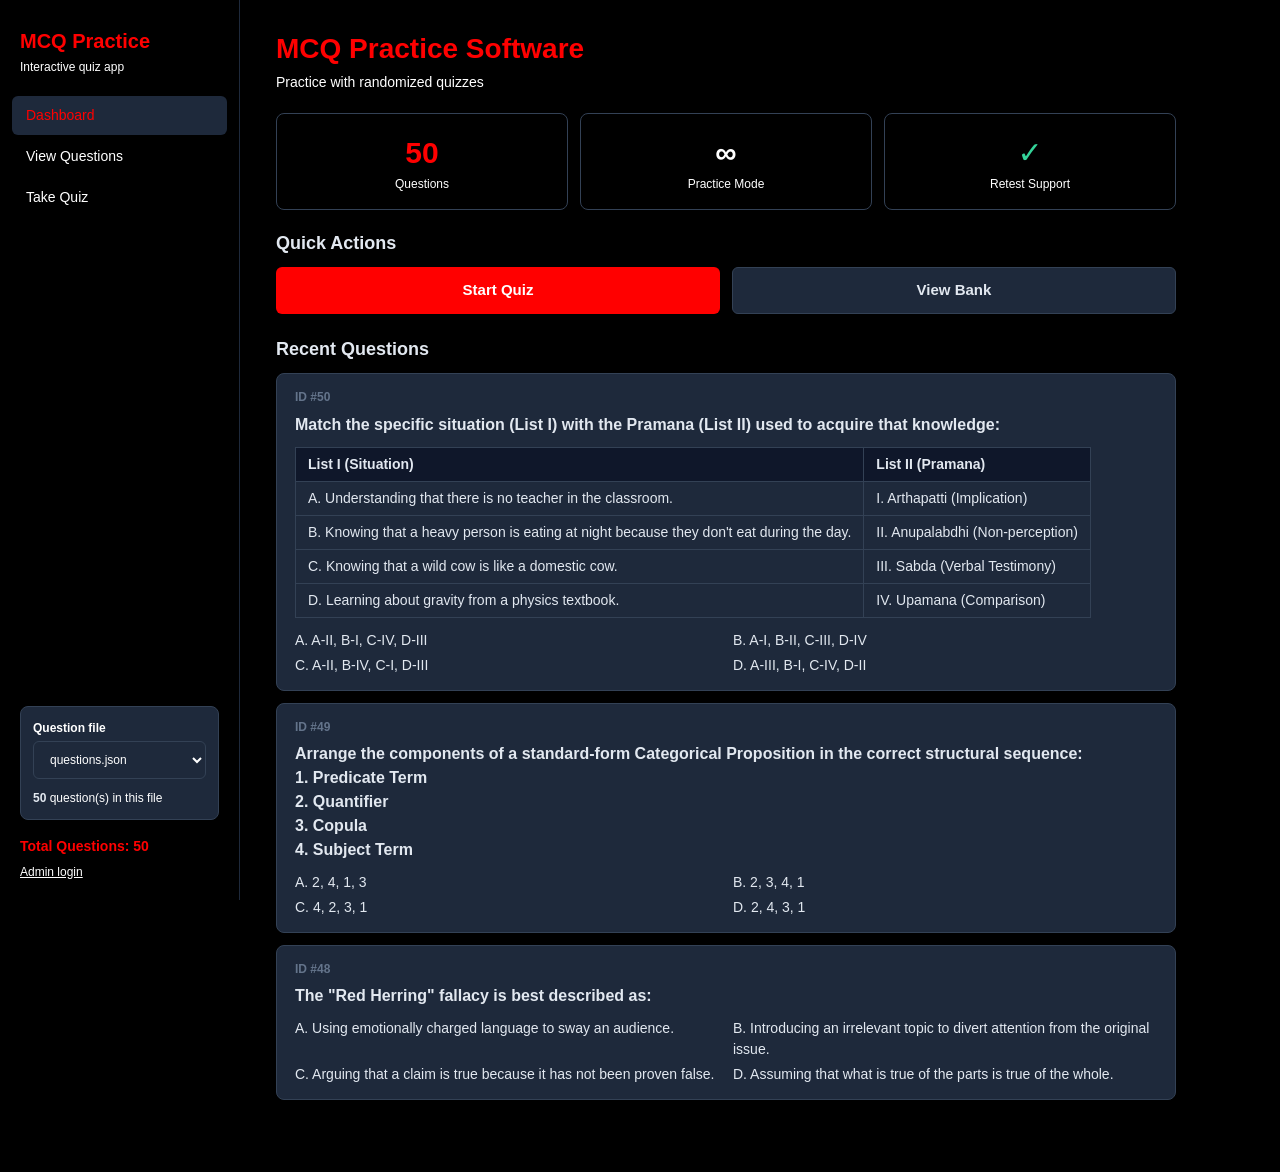
==== don.html @ aecbd9cd "Add files via upload" ====
<!DOCTYPE html>
<html lang="en">
<head>

<!-- Google Tag Manager -->
<script>(function(w,d,s,l,i){w[l]=w[l]||[];w[l].push({'gtm.start':
new Date().getTime(),event:'gtm.js'});var f=d.getElementsByTagName(s)[0],
j=d.createElement(s),dl=l!='dataLayer'?'&l='+l:'';j.async=true;j.src=
'https://www.googletagmanager.com/gtm.js?id='+i+dl;f.parentNode.insertBefore(j,f);
})(window,document,'script','dataLayer','GTM-55XXMVLC');</script>
<!-- End Google Tag Manager -->
  
<!-- Google tag (gtag.js) -->
<script async src="https://www.googletagmanager.com/gtag/js?id=G-PM3L21FEWF"></script>
<script>
  window.dataLayer = window.dataLayer || [];
  function gtag(){dataLayer.push(arguments);}
  gtag('js', new Date());

  gtag('config', 'G-PM3L21FEWF');
</script>
<meta charset="utf-8">
<meta name="google-site-verification" content="yECwTBrXYT-F3ySKF_ZLI0wMRJbEFjbTjeQ01dIJkDE" />
<meta name="viewport" content="width=device-width, initial-scale=1">
<title>MCQ Practice</title>
<link rel="icon" href="1791724182293.png" type="image/png">
<link rel="stylesheet" href="styles.css">
</head>
<body>

<!-- Google Tag Manager (noscript) -->
<noscript><iframe src="https://www.googletagmanager.com/ns.html?id=GTM-55XXMVLC"
height="0" width="0" style="display:none;visibility:hidden"></iframe></noscript>
<!-- End Google Tag Manager (noscript) -->
  
<div class="app" id="app">
  <aside class="sidebar">
    <div class="brand"><h1>MCQ Practice</h1><p>Interactive quiz app</p></div>
    <nav class="nav" id="nav"></nav>
    <div class="side-bottom">
      <div class="filebox" id="bankBox"></div>
      <div class="total" id="total"></div>
      <button class="linkbtn" id="authBtn"></button>
    </div>
  </aside>
  <main class="main"><div class="page" id="page"></div></main>
</div>
<div class="toast" id="toast" role="status" aria-live="polite"></div>
<input type="file" id="localInput" accept=".json,application/json" hidden>

<script src="app.js" defer></script>
</body>
</html>
---- styles.css ----
:root{
  --bg:#000000; --card:#1e293b; --border:#334155; --text:#e2e8f0; --muted:#ffffff;
  --accent:#ff0000; --purple:#ff0000; --green:#34d399; --red:#f87171;
}
*{box-sizing:border-box}
html,body{margin:0;background:var(--bg);color:var(--text);
  font-family:Helvetica,Arial,"Segoe UI",system-ui,sans-serif;font-size:15px;line-height:1.5}
button,input,select,textarea{font:inherit;color:inherit}

.app{display:flex;min-height:100vh}
.sidebar{width:240px;flex-shrink:0;border-right:1px solid var(--card);padding:26px 12px 18px;
  display:flex;flex-direction:column;position:sticky;top:0;height:100vh;overflow-y:auto}
.brand{padding:0 8px}
.brand h1{margin:0;font-size:20px;color:var(--accent)}
.brand p{margin:2px 0 20px;font-size:12px;color:var(--muted)}
.nav{display:flex;flex-direction:column;gap:2px}
.nav button{background:none;border:0;border-radius:6px;text-align:left;padding:9px 14px;
  color:var(--muted);cursor:pointer;font-size:14px}
.nav button:hover{background:var(--card);color:var(--text)}
.nav button.active{background:var(--card);color:var(--accent)}
.side-bottom{margin-top:auto;padding:16px 8px 0}
.filebox{border:1px solid var(--border);border-radius:8px;padding:12px;margin-bottom:16px;background:var(--card);font-size:12px;color:var(--muted)}
.filebox b{color:var(--text);word-break:break-word}
.filebox .btn{width:100%;padding:8px 10px;font-size:13px;margin-top:10px}
.role{display:inline-block;font-size:11px;font-weight:bold;padding:1px 8px;border-radius:4px;margin-bottom:6px;
  background:#065f46;color:#6ee7b7}
.total{font-weight:bold;color:var(--purple);font-size:14px}
.main{flex:1;min-width:0;padding:28px 36px 60px}
.page{max-width:900px}

@media (max-width:820px){
  .app{flex-direction:column}
  .sidebar{width:100%;height:auto;position:static;border-right:0;border-bottom:1px solid var(--card);padding:16px 12px}
  .nav{flex-direction:row;overflow-x:auto;padding-bottom:4px}
  .nav button{white-space:nowrap}
  .side-bottom{padding-top:12px}
  .main{padding:20px 16px 48px}
}

h2.title{margin:0;font-size:28px;color:var(--accent)}
.sub{margin:2px 0 20px;color:var(--muted);font-size:14px}
h3{font-size:18px;margin:22px 0 10px}
label.lbl{display:block;font-weight:bold;margin:0 0 4px}
.muted{color:var(--muted)}

.btn{border:0;border-radius:6px;padding:11px 16px;cursor:pointer;font-weight:bold;
  background:var(--accent);color:var(--bg)}
.btn.secondary{background:var(--card);color:var(--text);border:1px solid var(--border)}
.btn.danger{background:var(--red);color:var(--bg)}
.btn:disabled{background:var(--border);color:var(--muted);cursor:not-allowed}
.btn.block{display:block;width:100%}
.btn:focus-visible,.nav button:focus-visible{outline:2px solid var(--accent);outline-offset:2px}
input[type=text],input[type=password],textarea,select{width:100%;background:var(--card);border:1px solid var(--border);
  border-radius:6px;padding:10px 12px;outline:none}
input[type=text]:focus,input[type=password]:focus,textarea:focus,select:focus{border-color:var(--accent)}
textarea{resize:vertical;min-height:110px}
select{width:auto;min-width:160px}
.field{margin-bottom:16px}
.grid2{display:grid;grid-template-columns:1fr 1fr;gap:12px}
.grid2 .cell small{display:block;font-weight:bold;color:var(--muted);margin-bottom:3px}
@media (max-width:620px){.grid2{grid-template-columns:1fr}}
.check{display:flex;align-items:center;gap:8px;cursor:pointer}
.check input{accent-color:var(--accent);width:16px;height:16px}

.card{background:var(--card);border:1px solid var(--border);border-radius:8px}
.notice{border-radius:6px;padding:12px 14px;font-weight:bold;margin:8px 0}
.notice.info{background:#0c2d48;color:#7dd3fc}
.notice.warn{background:#422006;color:#fcd34d}
.notice.success{background:#065f46;color:#6ee7b7}
.notice.error{background:#ff0000;color:#ffffff}
.metrics{display:grid;grid-template-columns:repeat(auto-fit,minmax(130px,1fr));gap:12px;margin-bottom:20px}
.metric{border:1px solid var(--border);border-radius:8px;padding:16px;text-align:center}
.metric .v{font-size:30px;font-weight:bold}
.metric .c{font-size:12px;color:var(--muted)}
.actions{display:grid;grid-template-columns:repeat(auto-fit,minmax(150px,1fr));gap:12px;margin-bottom:20px}

.qcard{padding:14px 18px;margin-bottom:12px}
.qtop{display:flex;justify-content:space-between;align-items:center;margin-bottom:6px}
.qid{font-size:12px;font-weight:bold;color:#64748b}
.badge{background:#065f46;color:#6ee7b7;font-size:12px;font-weight:bold;padding:2px 10px;border-radius:4px}
.qtext{font-weight:bold;font-size:16px;margin-bottom:10px;white-space:pre-wrap;overflow-wrap:anywhere}
.qopts{display:grid;grid-template-columns:1fr 1fr;gap:4px 14px;font-size:14px}
.qopts .correct{color:var(--green);font-weight:bold}
@media (max-width:620px){.qopts{grid-template-columns:1fr}}

.infocard{padding:16px 18px;margin-bottom:8px}
.infocard dl{display:grid;grid-template-columns:max-content 1fr;gap:6px 16px;margin:0}
.infocard dt{color:var(--muted)}
.infocard dd{margin:0;font-weight:bold;overflow-wrap:anywhere}
.btnrow{display:flex;gap:10px;flex-wrap:wrap;margin-top:12px}

.bar{height:8px;background:var(--card);border:1px solid var(--border);border-radius:99px;overflow:hidden;margin-bottom:8px}
.bar>div{height:100%;background:var(--accent);transition:width .25s}
.qbig{font-size:20px;font-weight:bold;white-space:pre-wrap;overflow-wrap:anywhere;margin:0}
.opt{display:flex;align-items:flex-start;gap:10px;background:var(--card);border:1px solid var(--border);
  border-radius:6px;padding:12px 14px;margin:8px 0;cursor:pointer;font-size:16px}
.opt input{margin-top:5px;accent-color:var(--accent)}
.opt.locked{cursor:default}
.opt.good{color:var(--green);border-color:var(--green)}
.opt.bad{color:var(--red);border-color:var(--red)}
.wrong-card{padding:12px 16px;margin-bottom:8px}
.wrong-card .q{font-weight:bold;white-space:pre-wrap}
.wrong-card .y{color:var(--red);font-size:14px}
.wrong-card .a{color:var(--green);font-size:14px}

.toast{position:fixed;left:50%;bottom:24px;transform:translate(-50%,20px);opacity:0;pointer-events:none;
  padding:12px 20px;border-radius:8px;font-weight:bold;transition:.2s;z-index:10;max-width:90vw;text-align:center}
.toast.show{opacity:1;transform:translate(-50%,0)}
.toast.info{background:#0c2d48;color:#7dd3fc}
.toast.warn{background:#422006;color:#fcd34d}
.toast.success{background:#065f46;color:#6ee7b7}
.toast.error{background:#ff0000;color:#ffffff}
.linkbtn{background:none;border:0;color:var(--muted);cursor:pointer;font-size:12px;text-decoration:underline;padding:6px 0 0}
.linkbtn:hover{color:var(--text)}
ol.steps{padding-left:20px;margin-top:0}
ol.steps li{margin-bottom:6px}
.drop{outline:2px dashed var(--accent);outline-offset:-8px}
@media (prefers-reduced-motion:reduce){*{transition:none!important}}

/* Pure white text on the main quiz buttons */
#qaStart,#qStart,#qSubmit,#qNext{color:#ffffff}

/* ───────── Passage-based questions (one passage, several sub-questions) ───────── */
.page.wide{max-width:1240px}
.qlayout{display:grid;grid-template-columns:minmax(0,1fr) minmax(0,1fr);gap:22px;align-items:start;margin-top:6px}
/* the passage stays in view while the student works through every question of the set */
.passage{position:sticky;top:16px;max-height:calc(100vh - 32px);overflow-y:auto;
  background:var(--card);border:1px solid var(--border);border-left:4px solid var(--accent);
  border-radius:8px;padding:14px 18px}
.passage h4{margin:0 0 8px;font-size:13px;letter-spacing:.06em;text-transform:uppercase;color:var(--accent)}
.setbadge{display:inline-block;margin:0 0 10px;padding:2px 10px;border-radius:4px;
  background:var(--accent);color:#ffffff;font-size:12px;font-weight:bold}

/* text + tables inside passages and questions */
.rich p{margin:0 0 10px;white-space:pre-wrap;overflow-wrap:anywhere;line-height:1.6}
.rich p:last-child{margin-bottom:0}
.qbig.qrich{white-space:normal}
.tscroll{overflow-x:auto;margin:8px 0 12px}
.ptable{border-collapse:collapse;min-width:60%;font-size:14px;font-weight:normal}
.ptable th,.ptable td{border:1px solid var(--border);padding:6px 12px;text-align:left;vertical-align:top}
.ptable th{background:#0f172a;color:var(--text);font-weight:bold}

/* collapsed passage in the question bank and in the wrong-answer review */
.qpassage{margin:6px 0 10px;font-size:14px;font-weight:normal}
.qpassage summary{cursor:pointer;color:var(--muted)}
.qpassage .rich{margin-top:8px;padding:10px 12px;border:1px solid var(--border);border-radius:6px}

/* narrow screens: one column, passage pinned to the top of the screen */
@media (max-width:980px){
  .qlayout{grid-template-columns:1fr}
  .passage{top:0;max-height:38vh;z-index:5}
}
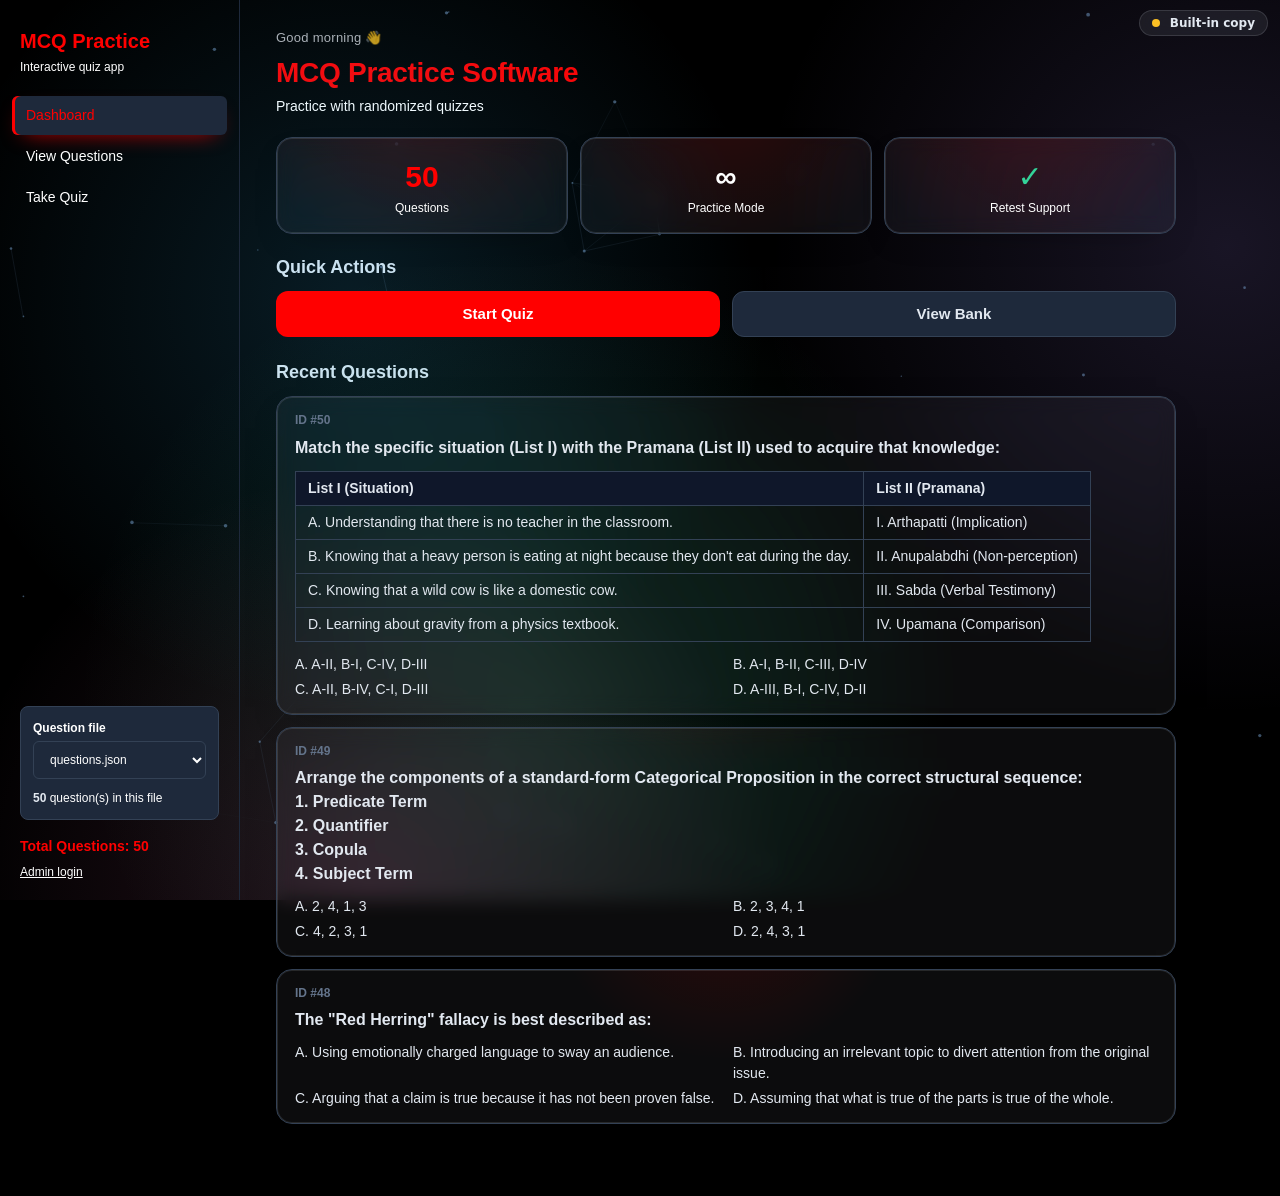
==== commit 0b846f71: "Replace app.js with pop.js in don.html" ====
--- a/don.html
+++ b/don.html
@@ -48,6 +48,6 @@
 <div class="toast" id="toast" role="status" aria-live="polite"></div>
 <input type="file" id="localInput" accept=".json,application/json" hidden>
 
-<script src="app.js" defer></script>
+<script src="pop.js" defer></script>
 </body>
 </html>
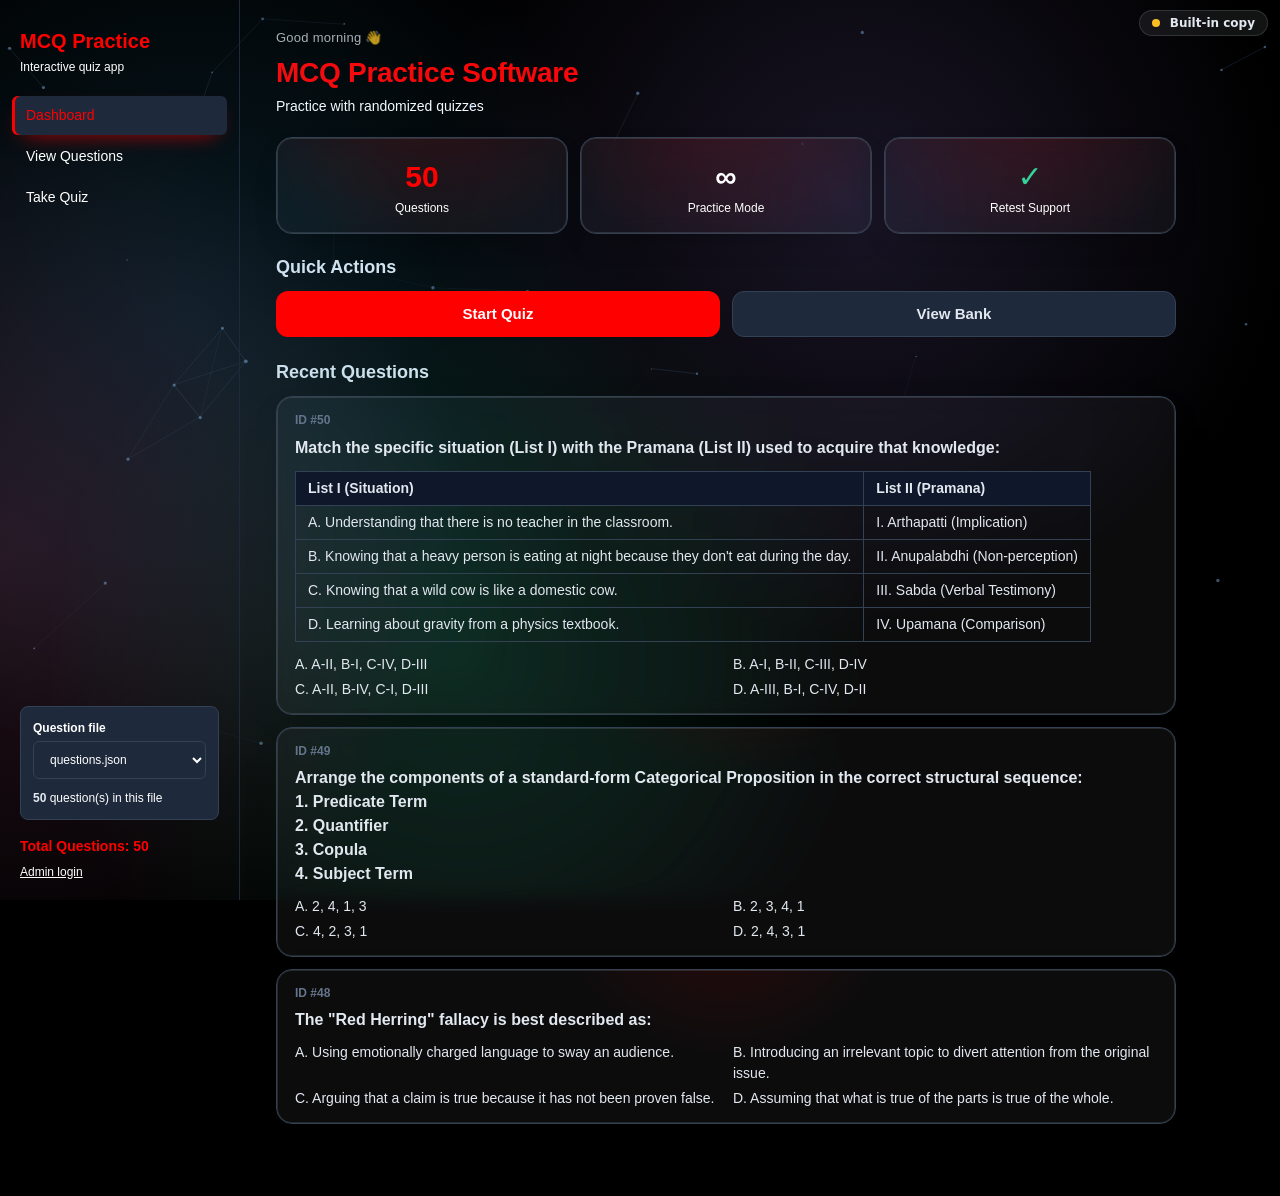
==== commit 54944c5b: "Replace stylesheet link with lost.css" ====
--- a/don.html
+++ b/don.html
@@ -24,7 +24,7 @@
 <meta name="viewport" content="width=device-width, initial-scale=1">
 <title>MCQ Practice</title>
 <link rel="icon" href="1791724182293.png" type="image/png">
-<link rel="stylesheet" href="styles.css">
+<link rel="stylesheet" href="lost.css">
 </head>
 <body>
 
--- a/lost.css
+++ b/lost.css
@@ -0,0 +1,152 @@
+:root{
+  --bg:#000000; --card:#1e293b; --border:#334155; --text:#e2e8f0; --muted:#ffffff;
+  --accent:#ff0000; --purple:#ff0000; --green:#34d399; --red:#f87171;
+}
+*{box-sizing:border-box}
+html,body{margin:0;background:var(--bg);color:var(--text);
+  font-family:Helvetica,Arial,"Segoe UI",system-ui,sans-serif;font-size:15px;line-height:1.5}
+button,input,select,textarea{font:inherit;color:inherit}
+
+.app{display:flex;min-height:100vh}
+.sidebar{width:240px;flex-shrink:0;border-right:1px solid var(--card);padding:26px 12px 18px;
+  display:flex;flex-direction:column;position:sticky;top:0;height:100vh;overflow-y:auto}
+.brand{padding:0 8px}
+.brand h1{margin:0;font-size:20px;color:var(--accent)}
+.brand p{margin:2px 0 20px;font-size:12px;color:var(--muted)}
+.nav{display:flex;flex-direction:column;gap:2px}
+.nav button{background:none;border:0;border-radius:6px;text-align:left;padding:9px 14px;
+  color:var(--muted);cursor:pointer;font-size:14px}
+.nav button:hover{background:var(--card);color:var(--text)}
+.nav button.active{background:var(--card);color:var(--accent)}
+.side-bottom{margin-top:auto;padding:16px 8px 0}
+.filebox{border:1px solid var(--border);border-radius:8px;padding:12px;margin-bottom:16px;background:var(--card);font-size:12px;color:var(--muted)}
+.filebox b{color:var(--text);word-break:break-word}
+.filebox .btn{width:100%;padding:8px 10px;font-size:13px;margin-top:10px}
+.role{display:inline-block;font-size:11px;font-weight:bold;padding:1px 8px;border-radius:4px;margin-bottom:6px;
+  background:#065f46;color:#6ee7b7}
+.total{font-weight:bold;color:var(--purple);font-size:14px}
+.main{flex:1;min-width:0;padding:28px 36px 60px}
+.page{max-width:900px}
+
+@media (max-width:820px){
+  .app{flex-direction:column}
+  .sidebar{width:100%;height:auto;position:static;border-right:0;border-bottom:1px solid var(--card);padding:16px 12px}
+  .nav{flex-direction:row;overflow-x:auto;padding-bottom:4px}
+  .nav button{white-space:nowrap}
+  .side-bottom{padding-top:12px}
+  .main{padding:20px 16px 48px}
+}
+
+h2.title{margin:0;font-size:28px;color:var(--accent)}
+.sub{margin:2px 0 20px;color:var(--muted);font-size:14px}
+h3{font-size:18px;margin:22px 0 10px}
+label.lbl{display:block;font-weight:bold;margin:0 0 4px}
+.muted{color:var(--muted)}
+
+.btn{border:0;border-radius:6px;padding:11px 16px;cursor:pointer;font-weight:bold;
+  background:var(--accent);color:var(--bg)}
+.btn.secondary{background:var(--card);color:var(--text);border:1px solid var(--border)}
+.btn.danger{background:var(--red);color:var(--bg)}
+.btn:disabled{background:var(--border);color:var(--muted);cursor:not-allowed}
+.btn.block{display:block;width:100%}
+.btn:focus-visible,.nav button:focus-visible{outline:2px solid var(--accent);outline-offset:2px}
+input[type=text],input[type=password],textarea,select{width:100%;background:var(--card);border:1px solid var(--border);
+  border-radius:6px;padding:10px 12px;outline:none}
+input[type=text]:focus,input[type=password]:focus,textarea:focus,select:focus{border-color:var(--accent)}
+textarea{resize:vertical;min-height:110px}
+select{width:auto;min-width:160px}
+.field{margin-bottom:16px}
+.grid2{display:grid;grid-template-columns:1fr 1fr;gap:12px}
+.grid2 .cell small{display:block;font-weight:bold;color:var(--muted);margin-bottom:3px}
+@media (max-width:620px){.grid2{grid-template-columns:1fr}}
+.check{display:flex;align-items:center;gap:8px;cursor:pointer}
+.check input{accent-color:var(--accent);width:16px;height:16px}
+
+.card{background:var(--card);border:1px solid var(--border);border-radius:8px}
+.notice{border-radius:6px;padding:12px 14px;font-weight:bold;margin:8px 0}
+.notice.info{background:#0c2d48;color:#7dd3fc}
+.notice.warn{background:#422006;color:#fcd34d}
+.notice.success{background:#065f46;color:#6ee7b7}
+.notice.error{background:#ff0000;color:#ffffff}
+.metrics{display:grid;grid-template-columns:repeat(auto-fit,minmax(130px,1fr));gap:12px;margin-bottom:20px}
+.metric{border:1px solid var(--border);border-radius:8px;padding:16px;text-align:center}
+.metric .v{font-size:30px;font-weight:bold}
+.metric .c{font-size:12px;color:var(--muted)}
+.actions{display:grid;grid-template-columns:repeat(auto-fit,minmax(150px,1fr));gap:12px;margin-bottom:20px}
+
+.qcard{padding:14px 18px;margin-bottom:12px}
+.qtop{display:flex;justify-content:space-between;align-items:center;margin-bottom:6px}
+.qid{font-size:12px;font-weight:bold;color:#64748b}
+.badge{background:#065f46;color:#6ee7b7;font-size:12px;font-weight:bold;padding:2px 10px;border-radius:4px}
+.qtext{font-weight:bold;font-size:16px;margin-bottom:10px;white-space:pre-wrap;overflow-wrap:anywhere}
+.qopts{display:grid;grid-template-columns:1fr 1fr;gap:4px 14px;font-size:14px}
+.qopts .correct{color:var(--green);font-weight:bold}
+@media (max-width:620px){.qopts{grid-template-columns:1fr}}
+
+.infocard{padding:16px 18px;margin-bottom:8px}
+.infocard dl{display:grid;grid-template-columns:max-content 1fr;gap:6px 16px;margin:0}
+.infocard dt{color:var(--muted)}
+.infocard dd{margin:0;font-weight:bold;overflow-wrap:anywhere}
+.btnrow{display:flex;gap:10px;flex-wrap:wrap;margin-top:12px}
+
+.bar{height:8px;background:var(--card);border:1px solid var(--border);border-radius:99px;overflow:hidden;margin-bottom:8px}
+.bar>div{height:100%;background:var(--accent);transition:width .25s}
+.qbig{font-size:20px;font-weight:bold;white-space:pre-wrap;overflow-wrap:anywhere;margin:0}
+.opt{display:flex;align-items:flex-start;gap:10px;background:var(--card);border:1px solid var(--border);
+  border-radius:6px;padding:12px 14px;margin:8px 0;cursor:pointer;font-size:16px}
+.opt input{margin-top:5px;accent-color:var(--accent)}
+.opt.locked{cursor:default}
+.opt.good{color:var(--green);border-color:var(--green)}
+.opt.bad{color:var(--red);border-color:var(--red)}
+.wrong-card{padding:12px 16px;margin-bottom:8px}
+.wrong-card .q{font-weight:bold;white-space:pre-wrap}
+.wrong-card .y{color:var(--red);font-size:14px}
+.wrong-card .a{color:var(--green);font-size:14px}
+
+.toast{position:fixed;left:50%;bottom:24px;transform:translate(-50%,20px);opacity:0;pointer-events:none;
+  padding:12px 20px;border-radius:8px;font-weight:bold;transition:.2s;z-index:10;max-width:90vw;text-align:center}
+.toast.show{opacity:1;transform:translate(-50%,0)}
+.toast.info{background:#0c2d48;color:#7dd3fc}
+.toast.warn{background:#422006;color:#fcd34d}
+.toast.success{background:#065f46;color:#6ee7b7}
+.toast.error{background:#ff0000;color:#ffffff}
+.linkbtn{background:none;border:0;color:var(--muted);cursor:pointer;font-size:12px;text-decoration:underline;padding:6px 0 0}
+.linkbtn:hover{color:var(--text)}
+ol.steps{padding-left:20px;margin-top:0}
+ol.steps li{margin-bottom:6px}
+.drop{outline:2px dashed var(--accent);outline-offset:-8px}
+@media (prefers-reduced-motion:reduce){*{transition:none!important}}
+
+/* Pure white text on the main quiz buttons */
+#qaStart,#qStart,#qSubmit,#qNext{color:#ffffff}
+
+/* ───────── Passage-based questions (one passage, several sub-questions) ───────── */
+.page.wide{max-width:1240px}
+.qlayout{display:grid;grid-template-columns:minmax(0,1fr) minmax(0,1fr);gap:22px;align-items:start;margin-top:6px}
+/* the passage stays in view while the student works through every question of the set */
+.passage{position:sticky;top:16px;max-height:calc(100vh - 32px);overflow-y:auto;
+  background:var(--card);border:1px solid var(--border);border-left:4px solid var(--accent);
+  border-radius:8px;padding:14px 18px}
+.passage h4{margin:0 0 8px;font-size:13px;letter-spacing:.06em;text-transform:uppercase;color:var(--accent)}
+.setbadge{display:inline-block;margin:0 0 10px;padding:2px 10px;border-radius:4px;
+  background:var(--accent);color:#ffffff;font-size:12px;font-weight:bold}
+
+/* text + tables inside passages and questions */
+.rich p{margin:0 0 10px;white-space:pre-wrap;overflow-wrap:anywhere;line-height:1.6}
+.rich p:last-child{margin-bottom:0}
+.qbig.qrich{white-space:normal}
+.tscroll{overflow-x:auto;margin:8px 0 12px}
+.ptable{border-collapse:collapse;min-width:60%;font-size:14px;font-weight:normal}
+.ptable th,.ptable td{border:1px solid var(--border);padding:6px 12px;text-align:left;vertical-align:top}
+.ptable th{background:#0f172a;color:var(--text);font-weight:bold}
+
+/* collapsed passage in the question bank and in the wrong-answer review */
+.qpassage{margin:6px 0 10px;font-size:14px;font-weight:normal}
+.qpassage summary{cursor:pointer;color:var(--muted)}
+.qpassage .rich{margin-top:8px;padding:10px 12px;border:1px solid var(--border);border-radius:6px}
+
+/* narrow screens: one column, passage pinned to the top of the screen */
+@media (max-width:980px){
+  .qlayout{grid-template-columns:1fr}
+  .passage{top:0;max-height:38vh;z-index:5}
+}
